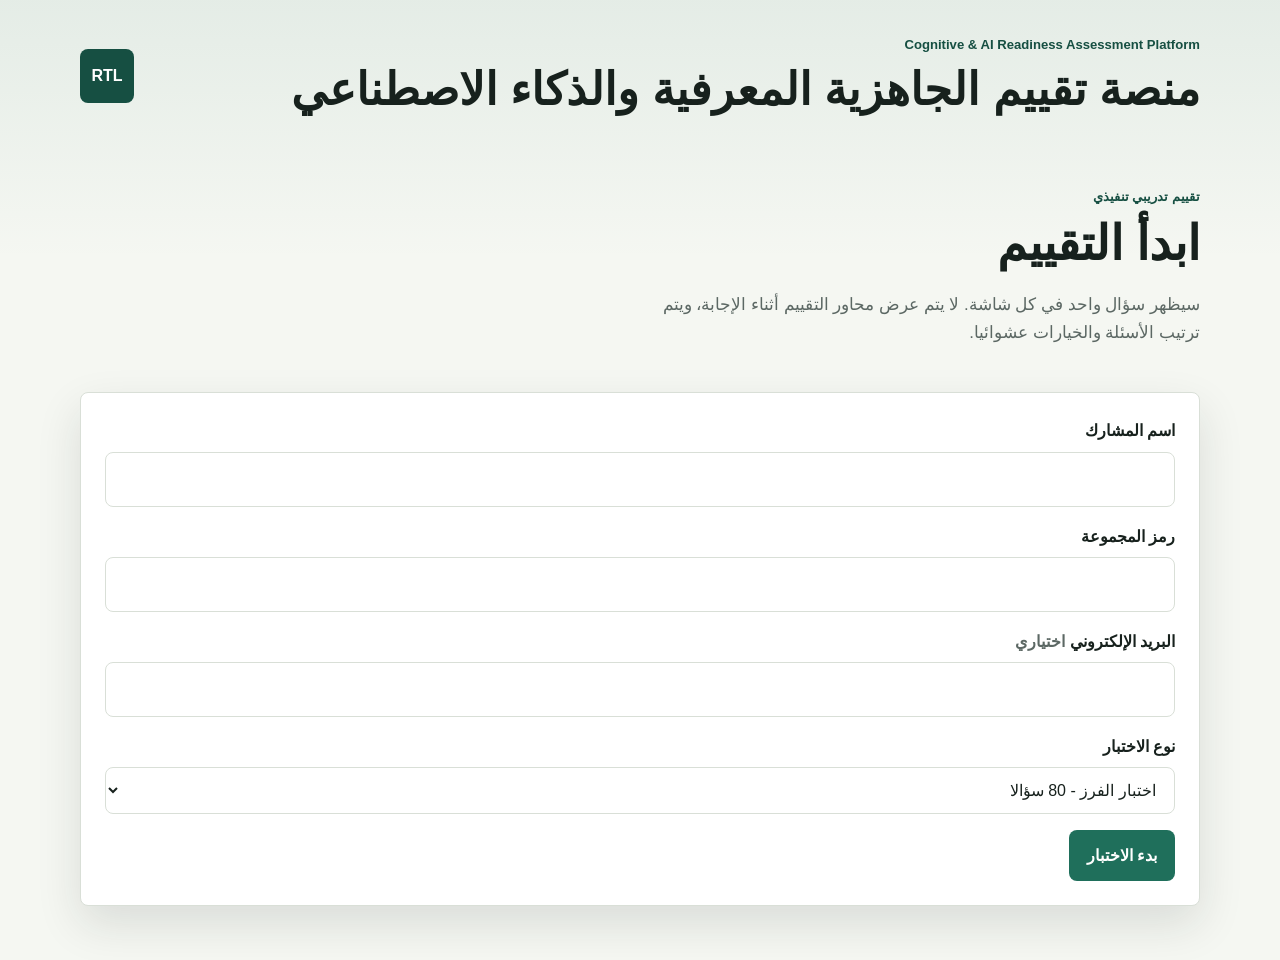
==== index.html @ 9b9449ce "feat: build Arabic cognitive assessment platform" ====
<!doctype html>
<html lang="ar" dir="rtl">
<head>
  <meta charset="utf-8">
  <meta name="viewport" content="width=device-width, initial-scale=1">
  <title>منصة تقييم الجاهزية المعرفية والذكاء الاصطناعي</title>
  <link rel="stylesheet" href="style.css">
</head>
<body data-screen="start">
  <header class="site-header">
    <div>
      <p class="eyebrow">Cognitive & AI Readiness Assessment Platform</p>
      <h1>منصة تقييم الجاهزية المعرفية والذكاء الاصطناعي</h1>
    </div>
    <span class="header-mark">RTL</span>
  </header>

  <main>
    <section class="screen screen-start" aria-labelledby="startTitle">
      <div class="intro">
        <p class="eyebrow">تقييم تدريبي تنفيذي</p>
        <h2 id="startTitle">ابدأ التقييم</h2>
        <p>
          سيظهر سؤال واحد في كل شاشة. لا يتم عرض محاور التقييم أثناء الإجابة، ويتم ترتيب الأسئلة والخيارات عشوائيا.
        </p>
      </div>

      <aside id="resumePanel" class="notice resume-panel" hidden>
        <p>يوجد تقدم محفوظ لهذا المتصفح: <strong></strong></p>
        <div class="button-row">
          <button type="button" id="resumeButton" class="secondary-button">استئناف</button>
          <button type="button" id="discardResumeButton" class="ghost-button">بدء جديد</button>
        </div>
      </aside>

      <form id="startForm" class="form-panel">
        <div class="field">
          <label for="participantName">اسم المشارك</label>
          <input id="participantName" name="participantName" type="text" autocomplete="name" required>
        </div>

        <div class="field">
          <label for="batchCode">رمز المجموعة</label>
          <input id="batchCode" name="batchCode" type="text" required>
        </div>

        <div class="field">
          <label for="email">البريد الإلكتروني <span>اختياري</span></label>
          <input id="email" name="email" type="email" autocomplete="email">
        </div>

        <div class="field">
          <label for="testType">نوع الاختبار</label>
          <select id="testType" name="testType">
            <option value="screening">اختبار الفرز - 80 سؤالا</option>
            <option value="diagnostic">الاختبار التشخيصي - 160 سؤالا</option>
          </select>
        </div>

        <p id="formError" class="error-message" role="alert"></p>

        <button type="submit" class="primary-button">بدء الاختبار</button>
      </form>
    </section>

    <section class="screen screen-assessment" aria-labelledby="questionText">
      <div class="assessment-shell">
        <div class="assessment-top">
          <div>
            <p id="progressText">السؤال 1 من 80</p>
            <strong id="answeredText">0 إجابة مكتملة</strong>
          </div>
          <button type="button" id="startOverButton" class="ghost-button">بدء من جديد</button>
        </div>

        <div class="progress-track" aria-hidden="true">
          <div id="progressBar"></div>
        </div>

        <article class="question-panel">
          <h2 id="questionText"></h2>
          <div id="optionList" class="option-list"></div>
          <p id="missingNotice" class="notice compact" hidden>
            يجب إكمال جميع الأسئلة قبل تسليم النتيجة النهائية.
          </p>
        </article>

        <div class="navigation-row">
          <button type="button" id="prevButton" class="secondary-button">السابق</button>
          <button type="button" id="nextButton" class="primary-button">التالي</button>
          <button type="button" id="finishButton" class="primary-button" hidden>إنهاء الاختبار</button>
        </div>
      </div>
    </section>

    <section class="screen screen-report" aria-labelledby="reportTitle">
      <div class="report-actions">
        <div>
          <p class="eyebrow">التقرير النهائي</p>
          <h2 id="reportTitle">النتيجة والتوصية</h2>
        </div>
        <div class="button-row">
          <button type="button" id="printButton" class="secondary-button">طباعة / حفظ PDF</button>
          <button type="button" id="downloadButton" class="secondary-button">تنزيل JSON</button>
          <button type="button" id="newAssessmentButton" class="ghost-button">اختبار جديد</button>
        </div>
      </div>

      <p id="cloudSuccess" class="notice success" hidden>تم حفظ النتيجة في Google Sheets.</p>
      <p id="cloudWarning" class="notice warning" hidden></p>
      <div id="reportContainer"></div>
    </section>
  </main>

  <script src="config.js"></script>
  <script src="questions.js"></script>
  <script src="scoring.js"></script>
  <script src="report.js"></script>
  <script src="storage.js"></script>
  <script src="app.js"></script>
</body>
</html>
---- style.css ----
:root {
  color-scheme: light;
  --ink: #17211d;
  --muted: #5c6864;
  --surface: #ffffff;
  --surface-soft: #f5f7f2;
  --line: #d9dfd7;
  --green: #1f6f5b;
  --green-dark: #164f42;
  --gold: #b07a25;
  --red: #a53d3d;
  --blue: #2d5f88;
  --shadow: 0 18px 45px rgba(23, 33, 29, 0.12);
  font-family: "Segoe UI", Tahoma, Arial, sans-serif;
}

* {
  box-sizing: border-box;
}

body {
  margin: 0;
  min-height: 100vh;
  background:
    linear-gradient(180deg, rgba(31, 111, 91, 0.08), transparent 260px),
    var(--surface-soft);
  color: var(--ink);
  line-height: 1.7;
}

button,
input,
select {
  font: inherit;
}

button {
  min-height: 44px;
  border: 0;
  border-radius: 8px;
  padding: 0.75rem 1.1rem;
  cursor: pointer;
  font-weight: 700;
}

button:disabled {
  cursor: not-allowed;
  opacity: 0.55;
}

.site-header,
main {
  width: min(1120px, calc(100% - 32px));
  margin-inline: auto;
}

.site-header {
  display: flex;
  justify-content: space-between;
  gap: 1rem;
  align-items: center;
  padding: 34px 0 18px;
}

.site-header h1,
.intro h2,
.question-panel h2,
.report-actions h2 {
  margin: 0;
  line-height: 1.25;
  letter-spacing: 0;
}

.site-header h1 {
  font-size: clamp(1.55rem, 4vw, 2.8rem);
}

.header-mark {
  display: inline-grid;
  place-items: center;
  min-width: 54px;
  min-height: 54px;
  border-radius: 8px;
  background: var(--green-dark);
  color: #fff;
  font-weight: 800;
}

.eyebrow {
  margin: 0 0 0.35rem;
  color: var(--green-dark);
  font-size: 0.82rem;
  font-weight: 800;
  letter-spacing: 0;
}

.screen {
  display: none;
  padding: 22px 0 54px;
}

body[data-screen="start"] .screen-start,
body[data-screen="assessment"] .screen-assessment,
body[data-screen="report"] .screen-report {
  display: block;
}

.screen-start {
  display: grid;
  grid-template-columns: minmax(0, 0.9fr) minmax(320px, 0.72fr);
  gap: 28px;
  align-items: start;
}

.intro {
  padding: 28px 0;
}

.intro h2 {
  font-size: clamp(1.7rem, 4vw, 3rem);
  margin-bottom: 1rem;
}

.intro p:not(.eyebrow) {
  max-width: 62ch;
  color: var(--muted);
  font-size: 1.05rem;
}

.form-panel,
.assessment-shell,
.report-card {
  background: var(--surface);
  border: 1px solid var(--line);
  border-radius: 8px;
  box-shadow: var(--shadow);
}

.form-panel {
  padding: 24px;
}

.field {
  display: grid;
  gap: 0.45rem;
  margin-bottom: 1rem;
}

.field label {
  font-weight: 800;
}

.field label span {
  color: var(--muted);
  font-weight: 600;
}

.field input,
.field select {
  width: 100%;
  border: 1px solid var(--line);
  border-radius: 8px;
  background: #fff;
  padding: 0.8rem 0.9rem;
  color: var(--ink);
}

.field input:focus,
.field select:focus,
.option-card:focus-within {
  outline: 3px solid rgba(31, 111, 91, 0.2);
  border-color: var(--green);
}

.primary-button {
  background: var(--green);
  color: #fff;
}

.primary-button:hover:not(:disabled) {
  background: var(--green-dark);
}

.secondary-button {
  background: #e8f0ed;
  color: var(--green-dark);
}

.ghost-button {
  background: transparent;
  color: var(--muted);
  border: 1px solid var(--line);
}

.notice,
.error-message {
  border-radius: 8px;
  padding: 0.85rem 1rem;
  margin: 0 0 1rem;
}

.notice {
  background: #fff9ed;
  border: 1px solid rgba(176, 122, 37, 0.32);
  color: #77501a;
}

.notice.success {
  background: #eef8f3;
  border-color: rgba(31, 111, 91, 0.28);
  color: var(--green-dark);
}

.notice.warning {
  background: #fff3f0;
  border-color: rgba(165, 61, 61, 0.24);
  color: var(--red);
}

.notice.compact {
  margin-top: 1rem;
  margin-bottom: 0;
}

.error-message {
  min-height: 0;
  color: var(--red);
  padding: 0;
}

.resume-panel {
  grid-column: 1 / -1;
}

.button-row {
  display: flex;
  flex-wrap: wrap;
  gap: 0.6rem;
}

.assessment-shell {
  padding: 24px;
}

.assessment-top,
.navigation-row,
.report-actions,
.report-header {
  display: flex;
  justify-content: space-between;
  align-items: center;
  gap: 1rem;
}

.assessment-top p,
.assessment-top strong {
  margin: 0;
}

.assessment-top p {
  color: var(--muted);
}

.progress-track {
  height: 12px;
  background: #e4e9e2;
  border-radius: 999px;
  overflow: hidden;
  margin: 18px 0 24px;
}

#progressBar {
  height: 100%;
  width: 0;
  background: linear-gradient(90deg, var(--green), var(--blue));
  transition: width 180ms ease;
}

.question-panel {
  border: 1px solid var(--line);
  border-radius: 8px;
  padding: 24px;
  background: #fbfcfa;
}

.question-panel h2 {
  font-size: clamp(1.25rem, 2.8vw, 2rem);
  margin-bottom: 1.2rem;
}

.option-list {
  display: grid;
  gap: 0.8rem;
}

.option-card {
  display: grid;
  grid-template-columns: 22px 1fr;
  gap: 0.75rem;
  align-items: start;
  border: 1px solid var(--line);
  border-radius: 8px;
  background: #fff;
  padding: 1rem;
  cursor: pointer;
}

.option-card:hover {
  border-color: rgba(31, 111, 91, 0.5);
}

.option-card input {
  margin-top: 0.35rem;
  accent-color: var(--green);
}

.option-card:has(input:checked) {
  border-color: var(--green);
  background: #eef8f3;
}

.navigation-row {
  margin-top: 20px;
}

.screen-report {
  max-width: 980px;
  margin-inline: auto;
}

.report-actions {
  margin-bottom: 18px;
}

.report-card {
  padding: 26px;
}

.report-header {
  border-bottom: 1px solid var(--line);
  padding-bottom: 18px;
  margin-bottom: 18px;
}

.report-header h2 {
  margin: 0;
  font-size: clamp(1.4rem, 4vw, 2.2rem);
}

.result-badge {
  display: grid;
  place-items: center;
  min-width: 94px;
  aspect-ratio: 1;
  border-radius: 8px;
  background: var(--green-dark);
  color: #fff;
  font-size: 1.6rem;
  font-weight: 900;
}

.report-grid {
  display: grid;
  grid-template-columns: repeat(4, minmax(0, 1fr));
  gap: 0.8rem;
  margin-bottom: 18px;
}

.report-grid div,
.report-section {
  border: 1px solid var(--line);
  border-radius: 8px;
  padding: 1rem;
  background: #fbfcfa;
}

.report-grid span {
  display: block;
  color: var(--muted);
  font-size: 0.86rem;
}

.report-grid strong {
  display: block;
  overflow-wrap: anywhere;
}

.report-section {
  margin-bottom: 0.85rem;
}

.report-section h3 {
  margin: 0 0 0.6rem;
  font-size: 1.1rem;
}

.score-table {
  width: 100%;
  border-collapse: collapse;
}

.score-table th,
.score-table td {
  text-align: right;
  border-bottom: 1px solid var(--line);
  padding: 0.65rem 0;
}

.score-table tr:last-child th,
.score-table tr:last-child td {
  border-bottom: 0;
}

.score-table td {
  width: 110px;
  font-weight: 900;
  color: var(--green-dark);
}

.two-column {
  display: grid;
  grid-template-columns: repeat(2, minmax(0, 1fr));
  gap: 0.85rem;
}

.next-step {
  border-color: rgba(31, 111, 91, 0.25);
  background: #eef8f3;
}

@media (max-width: 760px) {
  .site-header,
  .assessment-top,
  .navigation-row,
  .report-actions,
  .report-header {
    align-items: stretch;
    flex-direction: column;
  }

  .screen-start,
  .report-grid,
  .two-column {
    grid-template-columns: 1fr;
  }

  .site-header {
    padding-top: 24px;
  }

  .header-mark,
  .result-badge {
    align-self: flex-start;
  }

  .question-panel,
  .assessment-shell,
  .form-panel,
  .report-card {
    padding: 18px;
  }

  .navigation-row button,
  .button-row button,
  .primary-button {
    width: 100%;
  }
}

@media print {
  body {
    background: #fff;
  }

  .site-header,
  .report-actions,
  .notice,
  .screen-start,
  .screen-assessment {
    display: none !important;
  }

  body[data-screen="report"] .screen-report {
    display: block;
  }

  main,
  .screen-report {
    width: 100%;
    max-width: none;
    margin: 0;
    padding: 0;
  }

  .report-card {
    box-shadow: none;
    border: 0;
  }
}
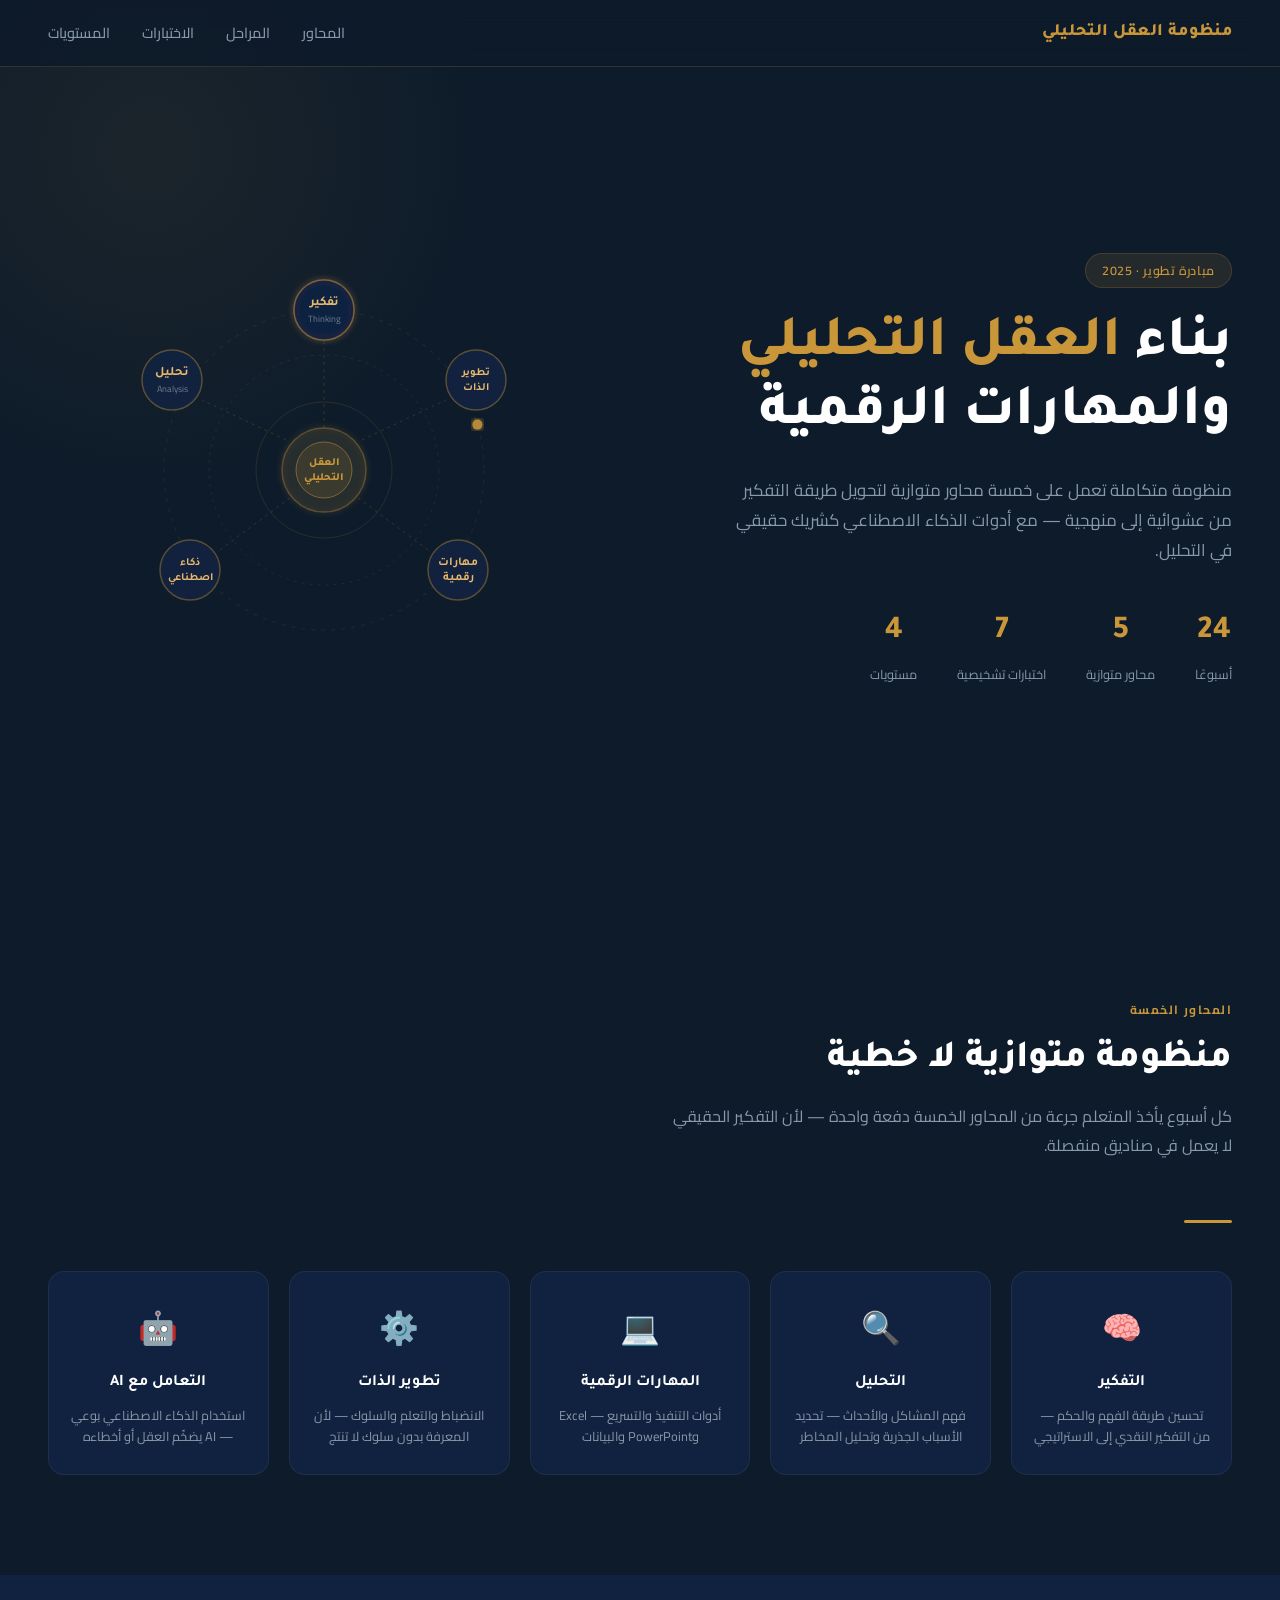
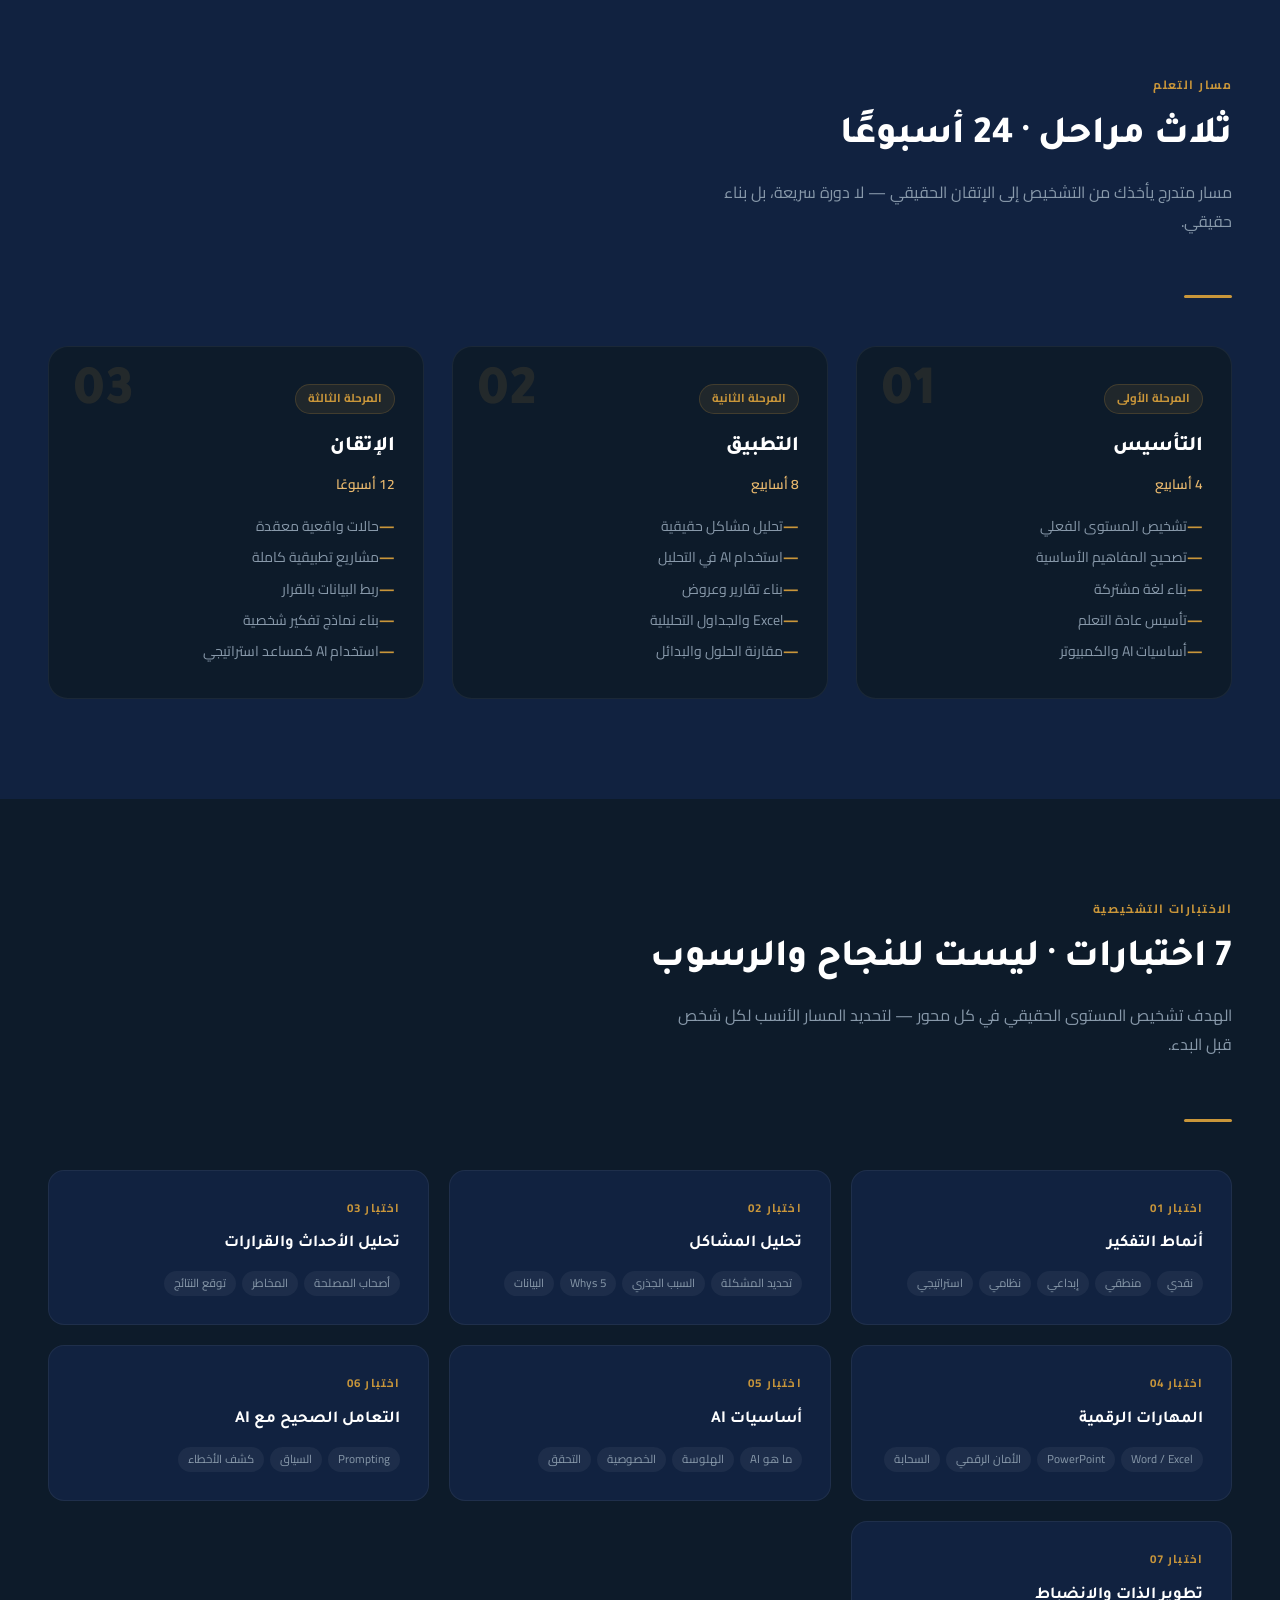
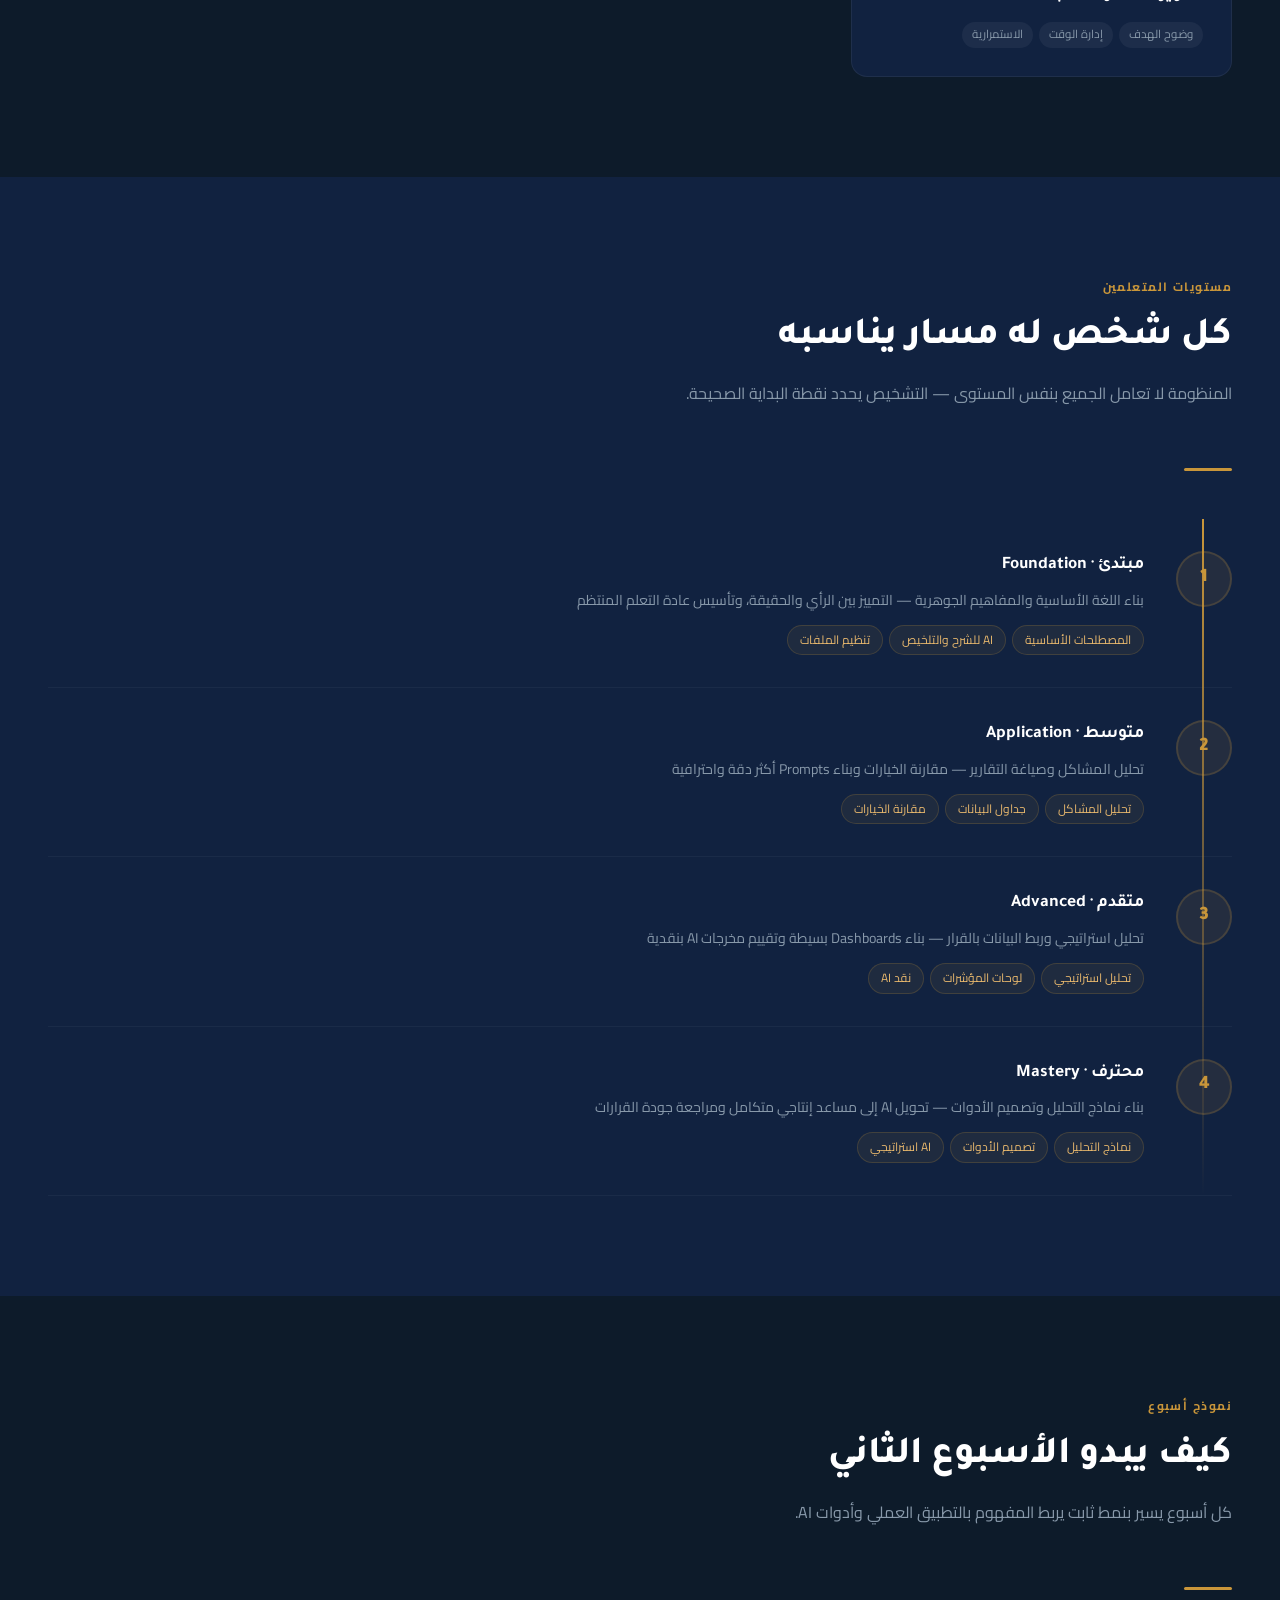
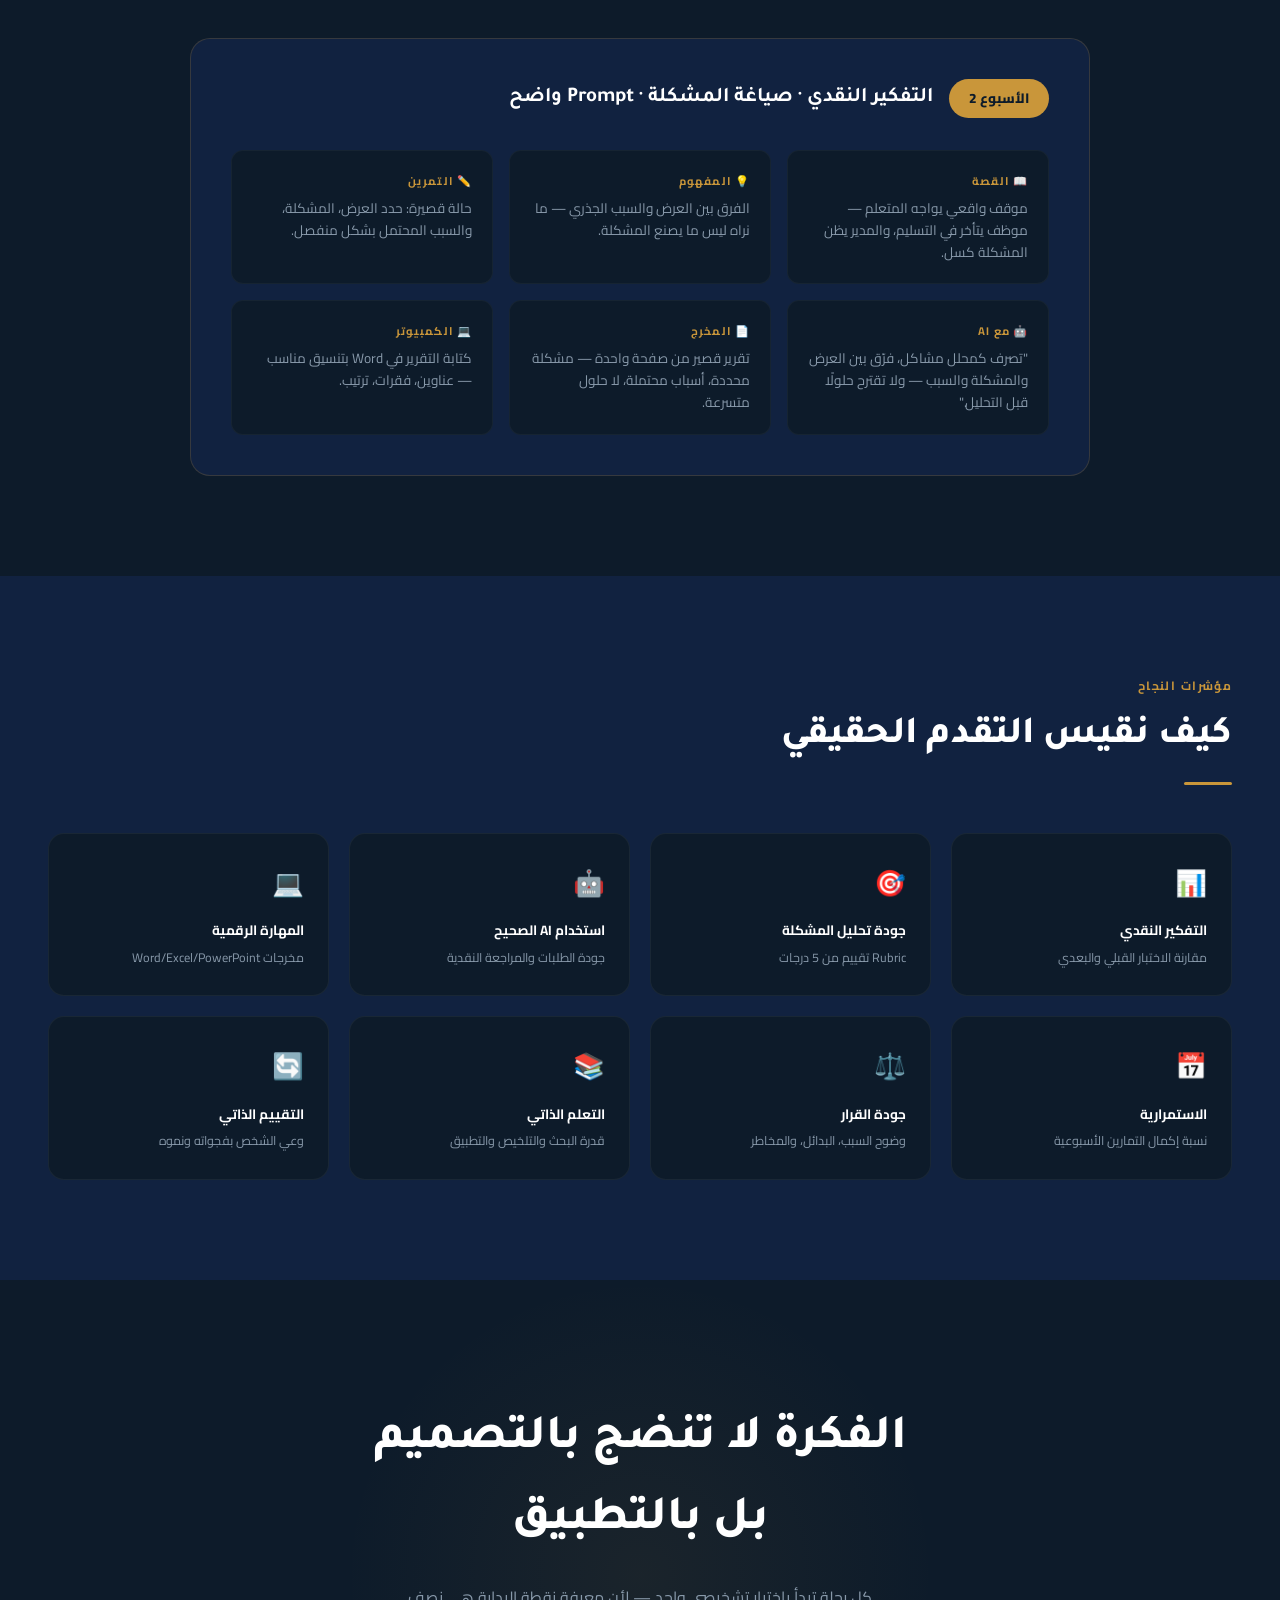
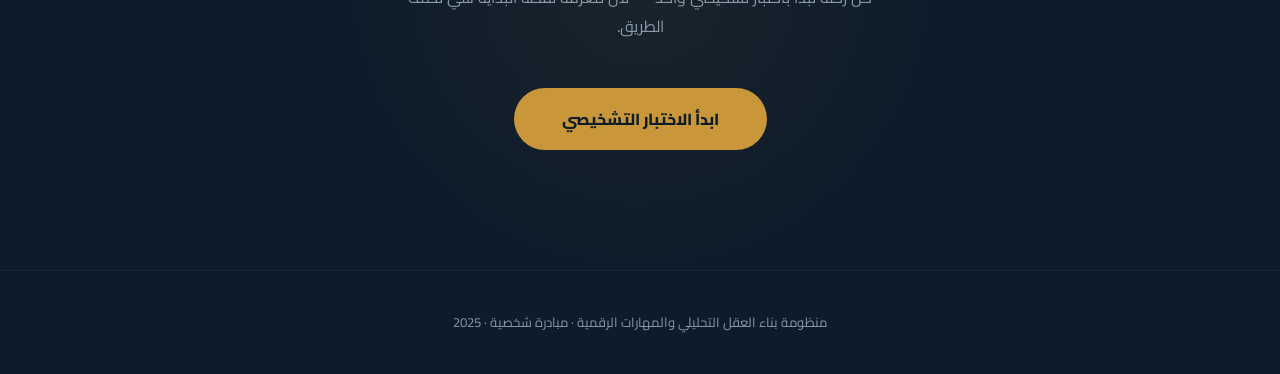
==== commit 00cd716e: "Set landing page as main interface" ====
--- a/index.html
+++ b/index.html
@@ -1,122 +1,1059 @@
-<!doctype html>
+<!DOCTYPE html>
 <html lang="ar" dir="rtl">
 <head>
-  <meta charset="utf-8">
-  <meta name="viewport" content="width=device-width, initial-scale=1">
-  <title>منصة تقييم الجاهزية المعرفية والذكاء الاصطناعي</title>
-  <link rel="stylesheet" href="style.css">
+<meta charset="UTF-8">
+<meta name="viewport" content="width=device-width, initial-scale=1.0">
+<title>منظومة بناء العقل التحليلي</title>
+<style>
+  @import url('https://fonts.googleapis.com/css2?family=Cairo:wght@300;400;600;700;900&family=Tajawal:wght@300;400;500;700;800&display=swap');
+
+  :root {
+    --ink: #0D1B2A;
+    --deep: #112240;
+    --mid: #1B3A5C;
+    --gold: #C9963A;
+    --gold-light: #E8B86D;
+    --cream: #F5F0E8;
+    --text: #E8EDF2;
+    --muted: #8899AA;
+    --border: rgba(201,150,58,0.2);
+  }
+
+  * { margin: 0; padding: 0; box-sizing: border-box; }
+
+  html { scroll-behavior: smooth; }
+
+  body {
+    font-family: 'Cairo', sans-serif;
+    background: var(--ink);
+    color: var(--text);
+    overflow-x: hidden;
+    line-height: 1.7;
+  }
+
+  /* ===== NAV ===== */
+  nav {
+    position: fixed;
+    top: 0; left: 0; right: 0;
+    z-index: 100;
+    padding: 18px 48px;
+    display: flex;
+    justify-content: space-between;
+    align-items: center;
+    background: rgba(13,27,42,0.85);
+    backdrop-filter: blur(12px);
+    border-bottom: 1px solid var(--border);
+  }
+  .nav-logo {
+    font-family: 'Tajawal', sans-serif;
+    font-weight: 800;
+    font-size: 1.1rem;
+    color: var(--gold);
+    letter-spacing: 0.02em;
+  }
+  .nav-links {
+    display: flex;
+    gap: 32px;
+    list-style: none;
+  }
+  .nav-links a {
+    color: var(--muted);
+    text-decoration: none;
+    font-size: 0.9rem;
+    font-weight: 500;
+    transition: color 0.2s;
+  }
+  .nav-links a:hover { color: var(--gold); }
+
+  /* ===== HERO ===== */
+  .hero {
+    min-height: 100vh;
+    display: flex;
+    align-items: center;
+    padding: 120px 48px 80px;
+    position: relative;
+    overflow: hidden;
+  }
+  .hero::before {
+    content: '';
+    position: absolute;
+    top: -200px; left: -200px;
+    width: 700px; height: 700px;
+    background: radial-gradient(circle, rgba(201,150,58,0.08) 0%, transparent 70%);
+    pointer-events: none;
+  }
+  .hero-grid {
+    display: grid;
+    grid-template-columns: 1fr 1fr;
+    gap: 80px;
+    align-items: center;
+    max-width: 1200px;
+    margin: 0 auto;
+    width: 100%;
+  }
+  .hero-tag {
+    display: inline-block;
+    padding: 6px 16px;
+    background: rgba(201,150,58,0.12);
+    border: 1px solid var(--border);
+    border-radius: 100px;
+    font-size: 0.78rem;
+    color: var(--gold);
+    font-weight: 600;
+    letter-spacing: 0.05em;
+    margin-bottom: 24px;
+  }
+  .hero h1 {
+    font-family: 'Tajawal', sans-serif;
+    font-size: clamp(2.4rem, 5vw, 3.6rem);
+    font-weight: 800;
+    line-height: 1.2;
+    color: #fff;
+    margin-bottom: 24px;
+  }
+  .hero h1 span { color: var(--gold); }
+  .hero-sub {
+    font-size: 1.05rem;
+    color: var(--muted);
+    max-width: 500px;
+    margin-bottom: 40px;
+    line-height: 1.8;
+  }
+  .hero-stats {
+    display: flex;
+    gap: 40px;
+  }
+  .stat-item { text-align: center; }
+  .stat-num {
+    font-family: 'Tajawal', sans-serif;
+    font-size: 2rem;
+    font-weight: 800;
+    color: var(--gold);
+    display: block;
+  }
+  .stat-label {
+    font-size: 0.8rem;
+    color: var(--muted);
+  }
+
+  /* ===== ORBITAL DIAGRAM ===== */
+  .orbital-wrap {
+    display: flex;
+    justify-content: center;
+    align-items: center;
+    position: relative;
+  }
+  .orbital-svg {
+    width: 420px;
+    height: 420px;
+  }
+
+  /* ===== SECTIONS ===== */
+  section { padding: 100px 48px; }
+  .section-inner {
+    max-width: 1200px;
+    margin: 0 auto;
+  }
+  .section-eyebrow {
+    font-size: 0.75rem;
+    font-weight: 700;
+    color: var(--gold);
+    letter-spacing: 0.12em;
+    text-transform: uppercase;
+    margin-bottom: 16px;
+  }
+  .section-title {
+    font-family: 'Tajawal', sans-serif;
+    font-size: clamp(1.8rem, 3vw, 2.6rem);
+    font-weight: 800;
+    color: #fff;
+    margin-bottom: 16px;
+    line-height: 1.3;
+  }
+  .section-desc {
+    color: var(--muted);
+    font-size: 1rem;
+    max-width: 560px;
+    margin-bottom: 60px;
+    line-height: 1.8;
+  }
+  .divider {
+    width: 48px;
+    height: 3px;
+    background: var(--gold);
+    margin: 20px 0 48px;
+    border-radius: 2px;
+  }
+
+  /* ===== PILLARS ===== */
+  .pillars-grid {
+    display: grid;
+    grid-template-columns: repeat(5, 1fr);
+    gap: 20px;
+  }
+  .pillar-card {
+    background: var(--deep);
+    border: 1px solid rgba(255,255,255,0.06);
+    border-radius: 16px;
+    padding: 28px 20px;
+    text-align: center;
+    transition: border-color 0.3s, transform 0.3s;
+    position: relative;
+    overflow: hidden;
+  }
+  .pillar-card::before {
+    content: '';
+    position: absolute;
+    bottom: 0; left: 0; right: 0;
+    height: 3px;
+    background: var(--gold);
+    transform: scaleX(0);
+    transition: transform 0.3s;
+  }
+  .pillar-card:hover::before { transform: scaleX(1); }
+  .pillar-card:hover {
+    border-color: var(--border);
+    transform: translateY(-4px);
+  }
+  .pillar-icon {
+    font-size: 2rem;
+    margin-bottom: 16px;
+    display: block;
+  }
+  .pillar-name {
+    font-family: 'Tajawal', sans-serif;
+    font-size: 1rem;
+    font-weight: 700;
+    color: #fff;
+    margin-bottom: 8px;
+  }
+  .pillar-desc {
+    font-size: 0.8rem;
+    color: var(--muted);
+    line-height: 1.6;
+  }
+
+  /* ===== PHASES ===== */
+  .phases-section { background: var(--deep); }
+  .phases-grid {
+    display: grid;
+    grid-template-columns: repeat(3, 1fr);
+    gap: 28px;
+  }
+  .phase-card {
+    background: var(--ink);
+    border: 1px solid rgba(255,255,255,0.06);
+    border-radius: 20px;
+    padding: 36px 28px;
+    position: relative;
+  }
+  .phase-num {
+    font-family: 'Tajawal', sans-serif;
+    font-size: 3.5rem;
+    font-weight: 900;
+    color: rgba(201,150,58,0.12);
+    position: absolute;
+    top: 20px;
+    left: 24px;
+    line-height: 1;
+  }
+  .phase-label {
+    display: inline-block;
+    padding: 4px 12px;
+    background: rgba(201,150,58,0.1);
+    border: 1px solid var(--border);
+    border-radius: 100px;
+    font-size: 0.72rem;
+    color: var(--gold);
+    font-weight: 700;
+    margin-bottom: 16px;
+  }
+  .phase-title {
+    font-family: 'Tajawal', sans-serif;
+    font-size: 1.3rem;
+    font-weight: 800;
+    color: #fff;
+    margin-bottom: 8px;
+  }
+  .phase-duration {
+    font-size: 0.85rem;
+    color: var(--gold-light);
+    font-weight: 600;
+    margin-bottom: 20px;
+  }
+  .phase-list {
+    list-style: none;
+    display: flex;
+    flex-direction: column;
+    gap: 10px;
+  }
+  .phase-list li {
+    font-size: 0.88rem;
+    color: var(--muted);
+    padding-right: 16px;
+    position: relative;
+    line-height: 1.5;
+  }
+  .phase-list li::before {
+    content: '—';
+    position: absolute;
+    right: 0;
+    color: var(--gold);
+    font-weight: 700;
+  }
+
+  /* ===== TESTS ===== */
+  .tests-grid {
+    display: grid;
+    grid-template-columns: repeat(3, 1fr);
+    gap: 20px;
+  }
+  .test-card {
+    background: var(--deep);
+    border: 1px solid rgba(255,255,255,0.06);
+    border-radius: 16px;
+    padding: 28px;
+    transition: border-color 0.3s;
+  }
+  .test-card:hover { border-color: var(--border); }
+  .test-num {
+    font-size: 0.72rem;
+    font-weight: 700;
+    color: var(--gold);
+    letter-spacing: 0.1em;
+    margin-bottom: 12px;
+  }
+  .test-title {
+    font-family: 'Tajawal', sans-serif;
+    font-size: 1.05rem;
+    font-weight: 700;
+    color: #fff;
+    margin-bottom: 12px;
+  }
+  .test-tags {
+    display: flex;
+    flex-wrap: wrap;
+    gap: 6px;
+  }
+  .tag {
+    padding: 3px 10px;
+    background: rgba(255,255,255,0.05);
+    border-radius: 100px;
+    font-size: 0.72rem;
+    color: var(--muted);
+  }
+
+  /* ===== LEVELS ===== */
+  .levels-section { background: var(--deep); }
+  .levels-track {
+    display: flex;
+    flex-direction: column;
+    gap: 0;
+    position: relative;
+  }
+  .levels-track::before {
+    content: '';
+    position: absolute;
+    right: 28px;
+    top: 0; bottom: 0;
+    width: 2px;
+    background: linear-gradient(to bottom, var(--gold), transparent);
+  }
+  .level-item {
+    display: grid;
+    grid-template-columns: auto 1fr;
+    gap: 32px;
+    padding: 32px 0;
+    border-bottom: 1px solid rgba(255,255,255,0.04);
+    align-items: start;
+  }
+  .level-badge {
+    width: 56px;
+    height: 56px;
+    border-radius: 50%;
+    background: rgba(201,150,58,0.1);
+    border: 2px solid var(--border);
+    display: flex;
+    align-items: center;
+    justify-content: center;
+    font-family: 'Tajawal', sans-serif;
+    font-size: 1.2rem;
+    font-weight: 900;
+    color: var(--gold);
+    flex-shrink: 0;
+    position: relative;
+    z-index: 1;
+  }
+  .level-name {
+    font-family: 'Tajawal', sans-serif;
+    font-size: 1.1rem;
+    font-weight: 700;
+    color: #fff;
+    margin-bottom: 8px;
+  }
+  .level-focus {
+    font-size: 0.88rem;
+    color: var(--muted);
+    line-height: 1.7;
+  }
+  .level-chips {
+    display: flex;
+    flex-wrap: wrap;
+    gap: 6px;
+    margin-top: 12px;
+  }
+  .chip {
+    padding: 4px 12px;
+    background: rgba(201,150,58,0.08);
+    border: 1px solid rgba(201,150,58,0.2);
+    border-radius: 100px;
+    font-size: 0.75rem;
+    color: var(--gold-light);
+  }
+
+  /* ===== WEEK EXAMPLE ===== */
+  .week-box {
+    background: var(--deep);
+    border: 1px solid var(--border);
+    border-radius: 20px;
+    padding: 40px;
+    max-width: 900px;
+    margin: 0 auto;
+  }
+  .week-header {
+    display: flex;
+    align-items: center;
+    gap: 16px;
+    margin-bottom: 32px;
+  }
+  .week-badge {
+    padding: 8px 20px;
+    background: var(--gold);
+    color: var(--ink);
+    font-weight: 800;
+    font-size: 0.85rem;
+    border-radius: 100px;
+  }
+  .week-topic {
+    font-family: 'Tajawal', sans-serif;
+    font-size: 1.3rem;
+    font-weight: 700;
+    color: #fff;
+  }
+  .week-steps {
+    display: grid;
+    grid-template-columns: repeat(3, 1fr);
+    gap: 16px;
+  }
+  .week-step {
+    background: var(--ink);
+    border-radius: 12px;
+    padding: 20px;
+    border: 1px solid rgba(255,255,255,0.04);
+  }
+  .step-label {
+    font-size: 0.7rem;
+    font-weight: 700;
+    color: var(--gold);
+    letter-spacing: 0.1em;
+    margin-bottom: 8px;
+  }
+  .step-text {
+    font-size: 0.85rem;
+    color: var(--muted);
+    line-height: 1.6;
+  }
+
+  /* ===== KPI ===== */
+  .kpi-section { background: var(--deep); }
+  .kpi-grid {
+    display: grid;
+    grid-template-columns: repeat(4, 1fr);
+    gap: 20px;
+  }
+  .kpi-card {
+    background: var(--ink);
+    border-radius: 16px;
+    padding: 28px 24px;
+    border: 1px solid rgba(255,255,255,0.05);
+  }
+  .kpi-icon { font-size: 1.6rem; margin-bottom: 14px; display: block; }
+  .kpi-label {
+    font-size: 0.85rem;
+    font-weight: 700;
+    color: #fff;
+    margin-bottom: 6px;
+  }
+  .kpi-method {
+    font-size: 0.78rem;
+    color: var(--muted);
+    line-height: 1.5;
+  }
+
+  /* ===== CTA ===== */
+  .cta-section {
+    text-align: center;
+    padding: 120px 48px;
+    position: relative;
+    overflow: hidden;
+  }
+  .cta-section::before {
+    content: '';
+    position: absolute;
+    top: 50%; left: 50%;
+    transform: translate(-50%,-50%);
+    width: 600px; height: 600px;
+    background: radial-gradient(circle, rgba(201,150,58,0.07) 0%, transparent 70%);
+    pointer-events: none;
+  }
+  .cta-title {
+    font-family: 'Tajawal', sans-serif;
+    font-size: clamp(2rem, 4vw, 3rem);
+    font-weight: 800;
+    color: #fff;
+    margin-bottom: 20px;
+    position: relative;
+  }
+  .cta-sub {
+    color: var(--muted);
+    font-size: 1rem;
+    max-width: 500px;
+    margin: 0 auto 48px;
+    line-height: 1.8;
+    position: relative;
+  }
+  .cta-btn {
+    display: inline-block;
+    padding: 16px 48px;
+    background: var(--gold);
+    color: var(--ink);
+    font-weight: 800;
+    font-size: 1rem;
+    border-radius: 100px;
+    text-decoration: none;
+    font-family: 'Cairo', sans-serif;
+    transition: transform 0.2s, box-shadow 0.2s;
+    position: relative;
+    cursor: pointer;
+    border: none;
+  }
+  .cta-btn:hover {
+    transform: translateY(-2px);
+    box-shadow: 0 12px 40px rgba(201,150,58,0.35);
+  }
+
+  /* ===== FOOTER ===== */
+  footer {
+    padding: 40px 48px;
+    border-top: 1px solid rgba(255,255,255,0.05);
+    text-align: center;
+    color: var(--muted);
+    font-size: 0.82rem;
+  }
+
+  /* ===== SCROLL ANIMATIONS ===== */
+  .fade-up {
+    opacity: 0;
+    transform: translateY(30px);
+    transition: opacity 0.6s ease, transform 0.6s ease;
+  }
+  .fade-up.visible {
+    opacity: 1;
+    transform: translateY(0);
+  }
+
+  @media (max-width: 900px) {
+    nav { padding: 16px 24px; }
+    .nav-links { display: none; }
+    .hero { padding: 100px 24px 60px; }
+    .hero-grid { grid-template-columns: 1fr; gap: 48px; }
+    .orbital-wrap { order: -1; }
+    .orbital-svg { width: 280px; height: 280px; }
+    section { padding: 70px 24px; }
+    .pillars-grid { grid-template-columns: repeat(2, 1fr); }
+    .phases-grid { grid-template-columns: 1fr; }
+    .tests-grid { grid-template-columns: 1fr; }
+    .kpi-grid { grid-template-columns: repeat(2, 1fr); }
+    .week-steps { grid-template-columns: 1fr; }
+    .hero-stats { gap: 24px; }
+    .cta-section { padding: 80px 24px; }
+  }
+</style>
 </head>
-<body data-screen="start">
-  <header class="site-header">
+<body>
+
+<!-- NAV -->
+<nav>
+  <div class="nav-logo">منظومة العقل التحليلي</div>
+  <ul class="nav-links">
+    <li><a href="#pillars">المحاور</a></li>
+    <li><a href="#phases">المراحل</a></li>
+    <li><a href="#tests">الاختبارات</a></li>
+    <li><a href="#levels">المستويات</a></li>
+  </ul>
+</nav>
+
+<!-- HERO -->
+<section class="hero">
+  <div class="hero-grid">
     <div>
-      <p class="eyebrow">Cognitive & AI Readiness Assessment Platform</p>
-      <h1>منصة تقييم الجاهزية المعرفية والذكاء الاصطناعي</h1>
-    </div>
-    <span class="header-mark">RTL</span>
-  </header>
-
-  <main>
-    <section class="screen screen-start" aria-labelledby="startTitle">
-      <div class="intro">
-        <p class="eyebrow">تقييم تدريبي تنفيذي</p>
-        <h2 id="startTitle">ابدأ التقييم</h2>
-        <p>
-          سيظهر سؤال واحد في كل شاشة. لا يتم عرض محاور التقييم أثناء الإجابة، ويتم ترتيب الأسئلة والخيارات عشوائيا.
-        </p>
-      </div>
-
-      <aside id="resumePanel" class="notice resume-panel" hidden>
-        <p>يوجد تقدم محفوظ لهذا المتصفح: <strong></strong></p>
-        <div class="button-row">
-          <button type="button" id="resumeButton" class="secondary-button">استئناف</button>
-          <button type="button" id="discardResumeButton" class="ghost-button">بدء جديد</button>
-        </div>
-      </aside>
-
-      <form id="startForm" class="form-panel">
-        <div class="field">
-          <label for="participantName">اسم المشارك</label>
-          <input id="participantName" name="participantName" type="text" autocomplete="name" required>
-        </div>
-
-        <div class="field">
-          <label for="batchCode">رمز المجموعة</label>
-          <input id="batchCode" name="batchCode" type="text" required>
-        </div>
-
-        <div class="field">
-          <label for="email">البريد الإلكتروني <span>اختياري</span></label>
-          <input id="email" name="email" type="email" autocomplete="email">
-        </div>
-
-        <div class="field">
-          <label for="testType">نوع الاختبار</label>
-          <select id="testType" name="testType">
-            <option value="screening">اختبار الفرز - 80 سؤالا</option>
-            <option value="diagnostic">الاختبار التشخيصي - 160 سؤالا</option>
-          </select>
-        </div>
-
-        <p id="formError" class="error-message" role="alert"></p>
-
-        <button type="submit" class="primary-button">بدء الاختبار</button>
-      </form>
-    </section>
-
-    <section class="screen screen-assessment" aria-labelledby="questionText">
-      <div class="assessment-shell">
-        <div class="assessment-top">
-          <div>
-            <p id="progressText">السؤال 1 من 80</p>
-            <strong id="answeredText">0 إجابة مكتملة</strong>
+      <div class="hero-tag">مبادرة تطوير · 2025</div>
+      <h1>بناء <span>العقل التحليلي</span> والمهارات الرقمية</h1>
+      <p class="hero-sub">
+        منظومة متكاملة تعمل على خمسة محاور متوازية لتحويل طريقة التفكير من عشوائية إلى منهجية — مع أدوات الذكاء الاصطناعي كشريك حقيقي في التحليل.
+      </p>
+      <div class="hero-stats">
+        <div class="stat-item">
+          <span class="stat-num">24</span>
+          <span class="stat-label">أسبوعًا</span>
+        </div>
+        <div class="stat-item">
+          <span class="stat-num">5</span>
+          <span class="stat-label">محاور متوازية</span>
+        </div>
+        <div class="stat-item">
+          <span class="stat-num">7</span>
+          <span class="stat-label">اختبارات تشخيصية</span>
+        </div>
+        <div class="stat-item">
+          <span class="stat-num">4</span>
+          <span class="stat-label">مستويات</span>
+        </div>
+      </div>
+    </div>
+    <div class="orbital-wrap">
+      <svg class="orbital-svg" viewBox="0 0 420 420" xmlns="http://www.w3.org/2000/svg">
+        <defs>
+          <filter id="glow">
+            <feGaussianBlur stdDeviation="3" result="coloredBlur"/>
+            <feMerge>
+              <feMergeNode in="coloredBlur"/>
+              <feMergeNode in="SourceGraphic"/>
+            </feMerge>
+          </filter>
+        </defs>
+
+        <!-- Orbit rings -->
+        <circle cx="210" cy="210" r="160" fill="none" stroke="rgba(201,150,58,0.08)" stroke-width="1.5" stroke-dasharray="4 6"/>
+        <circle cx="210" cy="210" r="115" fill="none" stroke="rgba(201,150,58,0.12)" stroke-width="1" stroke-dasharray="3 5"/>
+        <circle cx="210" cy="210" r="68" fill="none" stroke="rgba(201,150,58,0.15)" stroke-width="1"/>
+
+        <!-- Center core -->
+        <circle cx="210" cy="210" r="42" fill="rgba(201,150,58,0.07)" stroke="rgba(201,150,58,0.35)" stroke-width="1.5" filter="url(#glow)"/>
+        <circle cx="210" cy="210" r="28" fill="rgba(201,150,58,0.12)" stroke="rgba(201,150,58,0.5)" stroke-width="1"/>
+        <text x="210" y="205" text-anchor="middle" font-family="Tajawal" font-size="11" font-weight="800" fill="#C9963A">العقل</text>
+        <text x="210" y="220" text-anchor="middle" font-family="Tajawal" font-size="11" font-weight="800" fill="#C9963A">التحليلي</text>
+
+        <!-- Node 1: تفكير - top -->
+        <g>
+          <circle cx="210" cy="50" r="30" fill="rgba(17,34,64,0.95)" stroke="rgba(201,150,58,0.5)" stroke-width="1.5" filter="url(#glow)"/>
+          <text x="210" y="45" text-anchor="middle" font-family="Tajawal" font-size="13" font-weight="700" fill="#E8B86D">تفكير</text>
+          <text x="210" y="62" text-anchor="middle" font-family="Cairo" font-size="9" fill="rgba(255,255,255,0.4)">Thinking</text>
+        </g>
+
+        <!-- Node 2: تحليل - top-left -->
+        <g>
+          <circle cx="58" cy="120" r="30" fill="rgba(17,34,64,0.95)" stroke="rgba(201,150,58,0.4)" stroke-width="1.5"/>
+          <text x="58" y="115" text-anchor="middle" font-family="Tajawal" font-size="13" font-weight="700" fill="#E8B86D">تحليل</text>
+          <text x="58" y="132" text-anchor="middle" font-family="Cairo" font-size="9" fill="rgba(255,255,255,0.4)">Analysis</text>
+        </g>
+
+        <!-- Node 3: ذكاء اصطناعي - bottom-left -->
+        <g>
+          <circle cx="76" cy="310" r="30" fill="rgba(17,34,64,0.95)" stroke="rgba(201,150,58,0.4)" stroke-width="1.5"/>
+          <text x="76" y="305" text-anchor="middle" font-family="Tajawal" font-size="11" font-weight="700" fill="#E8B86D">ذكاء</text>
+          <text x="76" y="320" text-anchor="middle" font-family="Tajawal" font-size="11" font-weight="700" fill="#E8B86D">اصطناعي</text>
+        </g>
+
+        <!-- Node 4: كمبيوتر - bottom-right -->
+        <g>
+          <circle cx="344" cy="310" r="30" fill="rgba(17,34,64,0.95)" stroke="rgba(201,150,58,0.4)" stroke-width="1.5"/>
+          <text x="344" y="305" text-anchor="middle" font-family="Tajawal" font-size="12" font-weight="700" fill="#E8B86D">مهارات</text>
+          <text x="344" y="320" text-anchor="middle" font-family="Tajawal" font-size="12" font-weight="700" fill="#E8B86D">رقمية</text>
+        </g>
+
+        <!-- Node 5: تطوير الذات - top-right -->
+        <g>
+          <circle cx="362" cy="120" r="30" fill="rgba(17,34,64,0.95)" stroke="rgba(201,150,58,0.4)" stroke-width="1.5"/>
+          <text x="362" y="115" text-anchor="middle" font-family="Tajawal" font-size="11" font-weight="700" fill="#E8B86D">تطوير</text>
+          <text x="362" y="130" text-anchor="middle" font-family="Tajawal" font-size="11" font-weight="700" fill="#E8B86D">الذات</text>
+        </g>
+
+        <!-- Connector lines from center to nodes -->
+        <line x1="210" y1="168" x2="210" y2="80" stroke="rgba(201,150,58,0.2)" stroke-width="1" stroke-dasharray="3 4"/>
+        <line x1="172" y1="180" x2="88" y2="140" stroke="rgba(201,150,58,0.2)" stroke-width="1" stroke-dasharray="3 4"/>
+        <line x1="176" y1="238" x2="106" y2="290" stroke="rgba(201,150,58,0.2)" stroke-width="1" stroke-dasharray="3 4"/>
+        <line x1="244" y1="238" x2="314" y2="290" stroke="rgba(201,150,58,0.2)" stroke-width="1" stroke-dasharray="3 4"/>
+        <line x1="248" y1="180" x2="332" y2="140" stroke="rgba(201,150,58,0.2)" stroke-width="1" stroke-dasharray="3 4"/>
+
+        <!-- Animated dot on top orbit -->
+        <circle r="5" fill="var(--gold)" filter="url(#glow)" opacity="0.9">
+          <animateMotion dur="12s" repeatCount="indefinite">
+            <mpath href="#orbit-path"/>
+          </animateMotion>
+        </circle>
+        <path id="orbit-path" d="M 210 50 A 160 160 0 1 1 209.99 50" fill="none"/>
+      </svg>
+    </div>
+  </div>
+</section>
+
+<!-- PILLARS -->
+<section id="pillars">
+  <div class="section-inner">
+    <div class="fade-up">
+      <p class="section-eyebrow">المحاور الخمسة</p>
+      <h2 class="section-title">منظومة متوازية لا خطية</h2>
+      <p class="section-desc">كل أسبوع يأخذ المتعلم جرعة من المحاور الخمسة دفعة واحدة — لأن التفكير الحقيقي لا يعمل في صناديق منفصلة.</p>
+      <div class="divider"></div>
+    </div>
+    <div class="pillars-grid fade-up">
+      <div class="pillar-card">
+        <span class="pillar-icon">🧠</span>
+        <div class="pillar-name">التفكير</div>
+        <div class="pillar-desc">تحسين طريقة الفهم والحكم — من التفكير النقدي إلى الاستراتيجي</div>
+      </div>
+      <div class="pillar-card">
+        <span class="pillar-icon">🔍</span>
+        <div class="pillar-name">التحليل</div>
+        <div class="pillar-desc">فهم المشاكل والأحداث — تحديد الأسباب الجذرية وتحليل المخاطر</div>
+      </div>
+      <div class="pillar-card">
+        <span class="pillar-icon">💻</span>
+        <div class="pillar-name">المهارات الرقمية</div>
+        <div class="pillar-desc">أدوات التنفيذ والتسريع — Excel وPowerPoint والبيانات</div>
+      </div>
+      <div class="pillar-card">
+        <span class="pillar-icon">⚙️</span>
+        <div class="pillar-name">تطوير الذات</div>
+        <div class="pillar-desc">الانضباط والتعلم والسلوك — لأن المعرفة بدون سلوك لا تنتج</div>
+      </div>
+      <div class="pillar-card">
+        <span class="pillar-icon">🤖</span>
+        <div class="pillar-name">التعامل مع AI</div>
+        <div class="pillar-desc">استخدام الذكاء الاصطناعي بوعي — AI يضخّم العقل أو أخطاءه</div>
+      </div>
+    </div>
+  </div>
+</section>
+
+<!-- PHASES -->
+<section id="phases" class="phases-section">
+  <div class="section-inner">
+    <div class="fade-up">
+      <p class="section-eyebrow">مسار التعلم</p>
+      <h2 class="section-title">ثلاث مراحل · 24 أسبوعًا</h2>
+      <p class="section-desc">مسار متدرج يأخذك من التشخيص إلى الإتقان الحقيقي — لا دورة سريعة، بل بناء حقيقي.</p>
+      <div class="divider"></div>
+    </div>
+    <div class="phases-grid fade-up">
+      <div class="phase-card">
+        <div class="phase-num">01</div>
+        <div class="phase-label">المرحلة الأولى</div>
+        <div class="phase-title">التأسيس</div>
+        <div class="phase-duration">4 أسابيع</div>
+        <ul class="phase-list">
+          <li>تشخيص المستوى الفعلي</li>
+          <li>تصحيح المفاهيم الأساسية</li>
+          <li>بناء لغة مشتركة</li>
+          <li>تأسيس عادة التعلم</li>
+          <li>أساسيات AI والكمبيوتر</li>
+        </ul>
+      </div>
+      <div class="phase-card">
+        <div class="phase-num">02</div>
+        <div class="phase-label">المرحلة الثانية</div>
+        <div class="phase-title">التطبيق</div>
+        <div class="phase-duration">8 أسابيع</div>
+        <ul class="phase-list">
+          <li>تحليل مشاكل حقيقية</li>
+          <li>استخدام AI في التحليل</li>
+          <li>بناء تقارير وعروض</li>
+          <li>Excel والجداول التحليلية</li>
+          <li>مقارنة الحلول والبدائل</li>
+        </ul>
+      </div>
+      <div class="phase-card">
+        <div class="phase-num">03</div>
+        <div class="phase-label">المرحلة الثالثة</div>
+        <div class="phase-title">الإتقان</div>
+        <div class="phase-duration">12 أسبوعًا</div>
+        <ul class="phase-list">
+          <li>حالات واقعية معقدة</li>
+          <li>مشاريع تطبيقية كاملة</li>
+          <li>ربط البيانات بالقرار</li>
+          <li>بناء نماذج تفكير شخصية</li>
+          <li>استخدام AI كمساعد استراتيجي</li>
+        </ul>
+      </div>
+    </div>
+  </div>
+</section>
+
+<!-- TESTS -->
+<section id="tests">
+  <div class="section-inner">
+    <div class="fade-up">
+      <p class="section-eyebrow">الاختبارات التشخيصية</p>
+      <h2 class="section-title">7 اختبارات · ليست للنجاح والرسوب</h2>
+      <p class="section-desc">الهدف تشخيص المستوى الحقيقي في كل محور — لتحديد المسار الأنسب لكل شخص قبل البدء.</p>
+      <div class="divider"></div>
+    </div>
+    <div class="tests-grid fade-up">
+      <div class="test-card">
+        <div class="test-num">اختبار 01</div>
+        <div class="test-title">أنماط التفكير</div>
+        <div class="test-tags">
+          <span class="tag">نقدي</span>
+          <span class="tag">منطقي</span>
+          <span class="tag">إبداعي</span>
+          <span class="tag">نظامي</span>
+          <span class="tag">استراتيجي</span>
+        </div>
+      </div>
+      <div class="test-card">
+        <div class="test-num">اختبار 02</div>
+        <div class="test-title">تحليل المشاكل</div>
+        <div class="test-tags">
+          <span class="tag">تحديد المشكلة</span>
+          <span class="tag">السبب الجذري</span>
+          <span class="tag">5 Whys</span>
+          <span class="tag">البيانات</span>
+        </div>
+      </div>
+      <div class="test-card">
+        <div class="test-num">اختبار 03</div>
+        <div class="test-title">تحليل الأحداث والقرارات</div>
+        <div class="test-tags">
+          <span class="tag">أصحاب المصلحة</span>
+          <span class="tag">المخاطر</span>
+          <span class="tag">توقع النتائج</span>
+        </div>
+      </div>
+      <div class="test-card">
+        <div class="test-num">اختبار 04</div>
+        <div class="test-title">المهارات الرقمية</div>
+        <div class="test-tags">
+          <span class="tag">Word / Excel</span>
+          <span class="tag">PowerPoint</span>
+          <span class="tag">الأمان الرقمي</span>
+          <span class="tag">السحابة</span>
+        </div>
+      </div>
+      <div class="test-card">
+        <div class="test-num">اختبار 05</div>
+        <div class="test-title">أساسيات AI</div>
+        <div class="test-tags">
+          <span class="tag">ما هو AI</span>
+          <span class="tag">الهلوسة</span>
+          <span class="tag">الخصوصية</span>
+          <span class="tag">التحقق</span>
+        </div>
+      </div>
+      <div class="test-card">
+        <div class="test-num">اختبار 06</div>
+        <div class="test-title">التعامل الصحيح مع AI</div>
+        <div class="test-tags">
+          <span class="tag">Prompting</span>
+          <span class="tag">السياق</span>
+          <span class="tag">كشف الأخطاء</span>
+        </div>
+      </div>
+      <div class="test-card">
+        <div class="test-num">اختبار 07</div>
+        <div class="test-title">تطوير الذات والانضباط</div>
+        <div class="test-tags">
+          <span class="tag">وضوح الهدف</span>
+          <span class="tag">إدارة الوقت</span>
+          <span class="tag">الاستمرارية</span>
+        </div>
+      </div>
+    </div>
+  </div>
+</section>
+
+<!-- LEVELS -->
+<section id="levels" class="levels-section">
+  <div class="section-inner">
+    <div class="fade-up">
+      <p class="section-eyebrow">مستويات المتعلمين</p>
+      <h2 class="section-title">كل شخص له مسار يناسبه</h2>
+      <p class="section-desc">المنظومة لا تعامل الجميع بنفس المستوى — التشخيص يحدد نقطة البداية الصحيحة.</p>
+      <div class="divider"></div>
+    </div>
+    <div class="levels-track fade-up">
+      <div class="level-item">
+        <div class="level-badge">1</div>
+        <div>
+          <div class="level-name">مبتدئ · Foundation</div>
+          <div class="level-focus">بناء اللغة الأساسية والمفاهيم الجوهرية — التمييز بين الرأي والحقيقة، وتأسيس عادة التعلم المنتظم</div>
+          <div class="level-chips">
+            <span class="chip">المصطلحات الأساسية</span>
+            <span class="chip">AI للشرح والتلخيص</span>
+            <span class="chip">تنظيم الملفات</span>
           </div>
-          <button type="button" id="startOverButton" class="ghost-button">بدء من جديد</button>
-        </div>
-
-        <div class="progress-track" aria-hidden="true">
-          <div id="progressBar"></div>
-        </div>
-
-        <article class="question-panel">
-          <h2 id="questionText"></h2>
-          <div id="optionList" class="option-list"></div>
-          <p id="missingNotice" class="notice compact" hidden>
-            يجب إكمال جميع الأسئلة قبل تسليم النتيجة النهائية.
-          </p>
-        </article>
-
-        <div class="navigation-row">
-          <button type="button" id="prevButton" class="secondary-button">السابق</button>
-          <button type="button" id="nextButton" class="primary-button">التالي</button>
-          <button type="button" id="finishButton" class="primary-button" hidden>إنهاء الاختبار</button>
-        </div>
-      </div>
-    </section>
-
-    <section class="screen screen-report" aria-labelledby="reportTitle">
-      <div class="report-actions">
+        </div>
+      </div>
+      <div class="level-item">
+        <div class="level-badge">2</div>
         <div>
-          <p class="eyebrow">التقرير النهائي</p>
-          <h2 id="reportTitle">النتيجة والتوصية</h2>
-        </div>
-        <div class="button-row">
-          <button type="button" id="printButton" class="secondary-button">طباعة / حفظ PDF</button>
-          <button type="button" id="downloadButton" class="secondary-button">تنزيل JSON</button>
-          <button type="button" id="newAssessmentButton" class="ghost-button">اختبار جديد</button>
-        </div>
-      </div>
-
-      <p id="cloudSuccess" class="notice success" hidden>تم حفظ النتيجة في Google Sheets.</p>
-      <p id="cloudWarning" class="notice warning" hidden></p>
-      <div id="reportContainer"></div>
-    </section>
-  </main>
-
-  <script src="config.js"></script>
-  <script src="questions.js"></script>
-  <script src="scoring.js"></script>
-  <script src="report.js"></script>
-  <script src="storage.js"></script>
-  <script src="app.js"></script>
+          <div class="level-name">متوسط · Application</div>
+          <div class="level-focus">تحليل المشاكل وصياغة التقارير — مقارنة الخيارات وبناء Prompts أكثر دقة واحترافية</div>
+          <div class="level-chips">
+            <span class="chip">تحليل المشاكل</span>
+            <span class="chip">جداول البيانات</span>
+            <span class="chip">مقارنة الخيارات</span>
+          </div>
+        </div>
+      </div>
+      <div class="level-item">
+        <div class="level-badge">3</div>
+        <div>
+          <div class="level-name">متقدم · Advanced</div>
+          <div class="level-focus">تحليل استراتيجي وربط البيانات بالقرار — بناء Dashboards بسيطة وتقييم مخرجات AI بنقدية</div>
+          <div class="level-chips">
+            <span class="chip">تحليل استراتيجي</span>
+            <span class="chip">لوحات المؤشرات</span>
+            <span class="chip">نقد AI</span>
+          </div>
+        </div>
+      </div>
+      <div class="level-item">
+        <div class="level-badge">4</div>
+        <div>
+          <div class="level-name">محترف · Mastery</div>
+          <div class="level-focus">بناء نماذج التحليل وتصميم الأدوات — تحويل AI إلى مساعد إنتاجي متكامل ومراجعة جودة القرارات</div>
+          <div class="level-chips">
+            <span class="chip">نماذج التحليل</span>
+            <span class="chip">تصميم الأدوات</span>
+            <span class="chip">AI استراتيجي</span>
+          </div>
+        </div>
+      </div>
+    </div>
+  </div>
+</section>
+
+<!-- WEEK EXAMPLE -->
+<section>
+  <div class="section-inner">
+    <div class="fade-up">
+      <p class="section-eyebrow">نموذج أسبوع</p>
+      <h2 class="section-title">كيف يبدو الأسبوع الثاني</h2>
+      <p class="section-desc">كل أسبوع يسير بنمط ثابت يربط المفهوم بالتطبيق العملي وأدوات AI.</p>
+      <div class="divider"></div>
+    </div>
+    <div class="week-box fade-up">
+      <div class="week-header">
+        <span class="week-badge">الأسبوع 2</span>
+        <span class="week-topic">التفكير النقدي · صياغة المشكلة · Prompt واضح</span>
+      </div>
+      <div class="week-steps">
+        <div class="week-step">
+          <div class="step-label">📖 القصة</div>
+          <div class="step-text">موقف واقعي يواجه المتعلم — موظف يتأخر في التسليم، والمدير يظن المشكلة كسل.</div>
+        </div>
+        <div class="week-step">
+          <div class="step-label">💡 المفهوم</div>
+          <div class="step-text">الفرق بين العرض والسبب الجذري — ما نراه ليس ما يصنع المشكلة.</div>
+        </div>
+        <div class="week-step">
+          <div class="step-label">✏️ التمرين</div>
+          <div class="step-text">حالة قصيرة: حدد العرض، المشكلة، والسبب المحتمل بشكل منفصل.</div>
+        </div>
+        <div class="week-step">
+          <div class="step-label">🤖 مع AI</div>
+          <div class="step-text">"تصرف كمحلل مشاكل، فرّق بين العرض والمشكلة والسبب — ولا تقترح حلولًا قبل التحليل."</div>
+        </div>
+        <div class="week-step">
+          <div class="step-label">📄 المخرج</div>
+          <div class="step-text">تقرير قصير من صفحة واحدة — مشكلة محددة، أسباب محتملة، لا حلول متسرعة.</div>
+        </div>
+        <div class="week-step">
+          <div class="step-label">💻 الكمبيوتر</div>
+          <div class="step-text">كتابة التقرير في Word بتنسيق مناسب — عناوين، فقرات، ترتيب.</div>
+        </div>
+      </div>
+    </div>
+  </div>
+</section>
+
+<!-- KPI -->
+<section class="kpi-section">
+  <div class="section-inner">
+    <div class="fade-up">
+      <p class="section-eyebrow">مؤشرات النجاح</p>
+      <h2 class="section-title">كيف نقيس التقدم الحقيقي</h2>
+      <div class="divider"></div>
+    </div>
+    <div class="kpi-grid fade-up">
+      <div class="kpi-card">
+        <span class="kpi-icon">📊</span>
+        <div class="kpi-label">التفكير النقدي</div>
+        <div class="kpi-method">مقارنة الاختبار القبلي والبعدي</div>
+      </div>
+      <div class="kpi-card">
+        <span class="kpi-icon">🎯</span>
+        <div class="kpi-label">جودة تحليل المشكلة</div>
+        <div class="kpi-method">Rubric تقييم من 5 درجات</div>
+      </div>
+      <div class="kpi-card">
+        <span class="kpi-icon">🤖</span>
+        <div class="kpi-label">استخدام AI الصحيح</div>
+        <div class="kpi-method">جودة الطلبات والمراجعة النقدية</div>
+      </div>
+      <div class="kpi-card">
+        <span class="kpi-icon">💻</span>
+        <div class="kpi-label">المهارة الرقمية</div>
+        <div class="kpi-method">مخرجات Word/Excel/PowerPoint</div>
+      </div>
+      <div class="kpi-card">
+        <span class="kpi-icon">📅</span>
+        <div class="kpi-label">الاستمرارية</div>
+        <div class="kpi-method">نسبة إكمال التمارين الأسبوعية</div>
+      </div>
+      <div class="kpi-card">
+        <span class="kpi-icon">⚖️</span>
+        <div class="kpi-label">جودة القرار</div>
+        <div class="kpi-method">وضوح السبب، البدائل، والمخاطر</div>
+      </div>
+      <div class="kpi-card">
+        <span class="kpi-icon">📚</span>
+        <div class="kpi-label">التعلم الذاتي</div>
+        <div class="kpi-method">قدرة البحث والتلخيص والتطبيق</div>
+      </div>
+      <div class="kpi-card">
+        <span class="kpi-icon">🔄</span>
+        <div class="kpi-label">التقييم الذاتي</div>
+        <div class="kpi-method">وعي الشخص بفجواته ونموه</div>
+      </div>
+    </div>
+  </div>
+</section>
+
+<!-- CTA -->
+<section class="cta-section">
+  <div class="cta-title">الفكرة لا تنضج بالتصميم<br>بل بالتطبيق</div>
+  <p class="cta-sub">كل رحلة تبدأ باختبار تشخيصي واحد — لأن معرفة نقطة البداية هي نصف الطريق.</p>
+  <button class="cta-btn" onclick="window.location.href='assessment.html?mode=diagnostic'">ابدأ الاختبار التشخيصي</button>
+</section>
+
+<!-- FOOTER -->
+<footer>
+  منظومة بناء العقل التحليلي والمهارات الرقمية · مبادرة شخصية · 2025
+</footer>
+
+<script>
+  // Scroll reveal
+  const observer = new IntersectionObserver((entries) => {
+    entries.forEach(el => {
+      if (el.isIntersecting) {
+        el.target.classList.add('visible');
+      }
+    });
+  }, { threshold: 0.1 });
+
+  document.querySelectorAll('.fade-up').forEach(el => observer.observe(el));
+</script>
 </body>
 </html>
